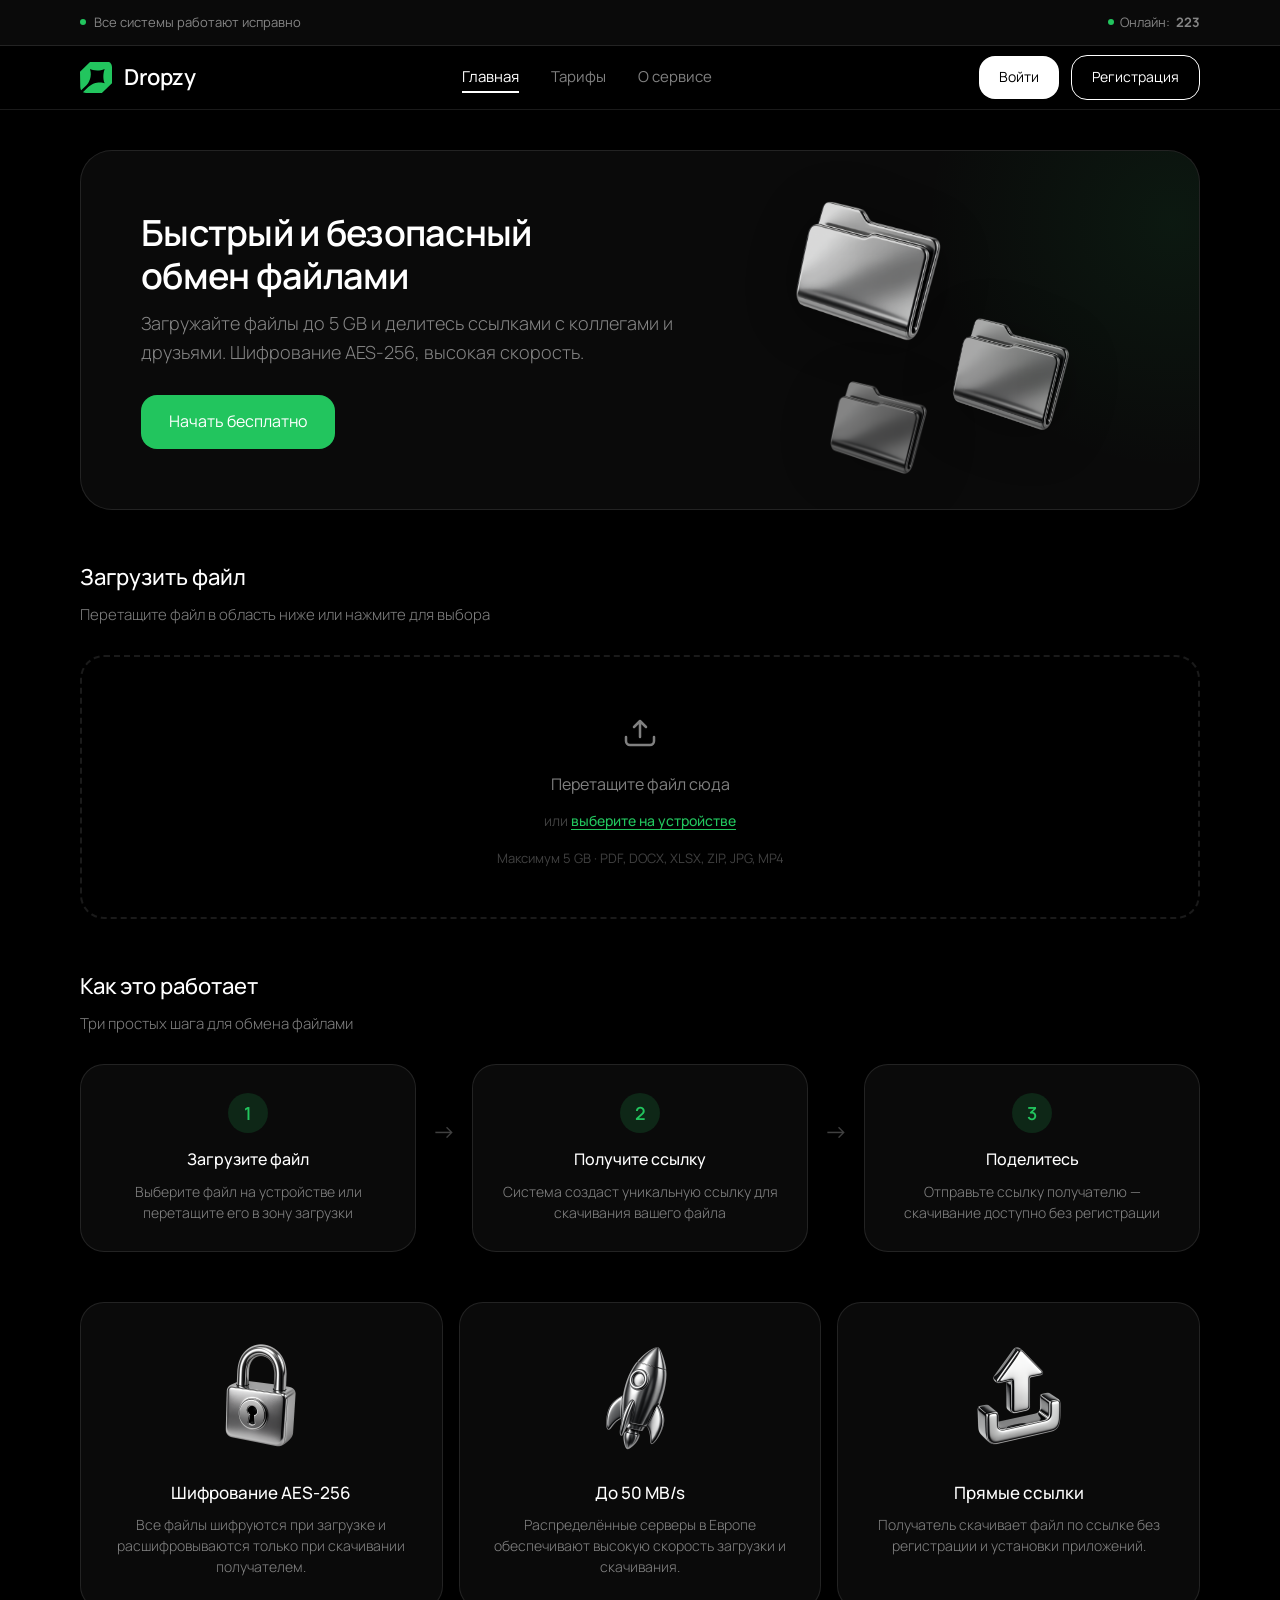
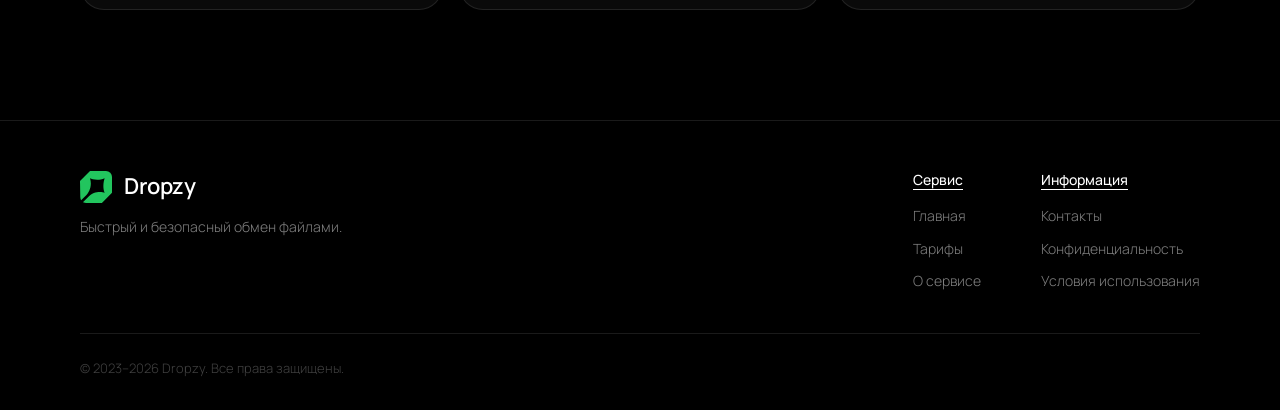
==== website/index.html @ 1d6e1e29 "init" ====
<!DOCTYPE html>
<html lang="ru">
<head>
    <meta charset="UTF-8">
    <meta name="viewport" content="width=device-width, initial-scale=1.0">
    <title>Dropzy — Быстрый обмен файлами</title>
    <meta name="description" content="Безопасный файлообменник для быстрой передачи файлов до 5 GB. Шифрование AES-256.">
    <meta property="og:title" content="Dropzy — Быстрый обмен файлами">
    <meta property="og:description" content="Безопасный файлообменник для быстрой передачи файлов до 5 GB.">
    <link rel="icon" href="static/img/icon.svg" type="image/svg+xml">
    <link rel="preconnect" href="https://fonts.googleapis.com">
    <link rel="preconnect" href="https://fonts.gstatic.com" crossorigin>
    <link href="https://fonts.googleapis.com/css2?family=Manrope:wght@300;400;500;600;700&display=swap" rel="stylesheet">
    <link rel="stylesheet" href="static/css/style.css">
</head>
<body>
<header class="header">
    <div class="header-top">
        <div class="container header-top-inner">
            <div class="status-indicator"><span class="status-dot"></span><span>Все системы работают исправно</span></div>
            <div class="header-top-right"><span class="online-badge"><span class="online-dot"></span>Онлайн: <strong id="onlineCount">—</strong></span></div>
        </div>
    </div>
    <div class="header-main">
        <div class="container header-main-inner">
            <a href="index.html" class="logo"><img src="static/img/logo.svg" alt="Dropzy" class="logo-icon"><span class="logo-text">Dropzy</span></a>
            <button class="mobile-menu-btn" id="mobileMenuBtn" aria-label="Меню"><svg width="24" height="24" viewBox="0 0 24 24" fill="none" stroke="currentColor" stroke-width="2" stroke-linecap="round"><line x1="4" y1="6" x2="20" y2="6"/><line x1="4" y1="12" x2="20" y2="12"/><line x1="4" y1="18" x2="20" y2="18"/></svg></button>
            <nav class="nav"><a href="index.html" class="nav-link active">Главная</a><a href="pricing.html" class="nav-link ">Тарифы</a><a href="about.html" class="nav-link ">О сервисе</a></nav>
            <div class="header-actions"><a href="login.html" class="btn btn-filled">Войти</a><a href="register.html" class="btn btn-outline">Регистрация</a></div>
        </div>
    </div>
</header>
<div class="mobile-overlay" id="mobileOverlay"><div class="mobile-menu">
    <a href="index.html" class="mobile-nav-link">Главная</a><a href="pricing.html" class="mobile-nav-link">Тарифы</a>
    <a href="about.html" class="mobile-nav-link">О сервисе</a><a href="contact.html" class="mobile-nav-link">Контакты</a>
    <div class="mobile-menu-divider"></div>
    <a href="login.html" class="mobile-nav-link">Войти</a><a href="register.html" class="mobile-nav-link">Зарегистрироваться</a>
</div></div>
<div class="toast-container" id="toastContainer"></div>
<main class="main"><div class="container">

<div class="hero">
    <div class="hero-content">
        <h1>Быстрый и безопасный<br>обмен файлами</h1>
        <p>Загружайте файлы до 5 GB и делитесь ссылками с коллегами и друзьями. Шифрование AES-256, высокая скорость.</p>
        <a href="register.html" class="btn btn-green btn-lg">Начать бесплатно</a>
    </div>
    <div class="hero-floating">
        <img src="static/img/hero.png" alt="" class="hero-float hero-float-1">
        <img src="static/img/hero.png" alt="" class="hero-float hero-float-2">
        <img src="static/img/hero.png" alt="" class="hero-float hero-float-3">
    </div>
</div>

<div class="upload-section">
    <h2 class="section-title">Загрузить файл</h2>
    <p class="section-subtitle">Перетащите файл в область ниже или нажмите для выбора</p>
    <div class="upload-zone" id="uploadZone">
        <div class="upload-zone-content">
            <div class="upload-zone-icon"><svg width="48" height="48" viewBox="0 0 48 48" fill="none"><path d="M24 32V16m0 0l-6 6m6-6l6 6" stroke="currentColor" stroke-width="2.5" stroke-linecap="round" stroke-linejoin="round"/><path d="M38 32v4a4 4 0 01-4 4H14a4 4 0 01-4-4v-4" stroke="currentColor" stroke-width="2.5" stroke-linecap="round" stroke-linejoin="round"/></svg></div>
            <span class="upload-zone-text">Перетащите файл сюда</span>
            <span class="upload-zone-hint">или <button class="upload-zone-btn" id="uploadBtn">выберите на устройстве</button></span>
            <span class="upload-zone-limit">Максимум 5 GB · PDF, DOCX, XLSX, ZIP, JPG, MP4</span>
        </div>
        <input type="file" id="uploadInput" style="display:none">
    </div>
    <div class="upload-progress" id="uploadProgress" style="display:none">
        <div class="upload-progress-info"><span class="upload-progress-name" id="uploadFileName"></span><span class="upload-progress-size" id="uploadFileSize"></span></div>
        <div class="upload-progress-bar"><div class="upload-progress-fill" id="uploadFill" style="width:0%"></div></div>
        <div class="upload-progress-footer"><span class="upload-progress-percent" id="uploadPercent">0%</span><button class="upload-progress-cancel" id="uploadCancel">Отмена</button></div>
    </div>
</div>

<div class="how-section">
    <h2 class="section-title">Как это работает</h2>
    <p class="section-subtitle">Три простых шага для обмена файлами</p>
    <div class="how-steps">
        <div class="how-step"><div class="how-step-num">1</div><h3>Загрузите файл</h3><p>Выберите файл на устройстве или перетащите его в зону загрузки</p></div>
        <div class="how-step-arrow">→</div>
        <div class="how-step"><div class="how-step-num">2</div><h3>Получите ссылку</h3><p>Система создаст уникальную ссылку для скачивания вашего файла</p></div>
        <div class="how-step-arrow">→</div>
        <div class="how-step"><div class="how-step-num">3</div><h3>Поделитесь</h3><p>Отправьте ссылку получателю — скачивание доступно без регистрации</p></div>
    </div>
</div>

<div class="features">
    <div class="feature-card"><div class="feature-icon"><img src="static/img/feature-encryption.png" alt="" class="feature-img"></div><h3>Шифрование AES-256</h3><p>Все файлы шифруются при загрузке и расшифровываются только при скачивании получателем.</p></div>
    <div class="feature-card"><div class="feature-icon"><img src="static/img/feature-speed.png" alt="" class="feature-img"></div><h3>До 50 MB/s</h3><p>Распределённые серверы в Европе обеспечивают высокую скорость загрузки и скачивания.</p></div>
    <div class="feature-card"><div class="feature-icon"><img src="static/img/feature-links.png" alt="" class="feature-img"></div><h3>Прямые ссылки</h3><p>Получатель скачивает файл по ссылке без регистрации и установки приложений.</p></div>
</div>

</div></main>
<footer class="footer"><div class="container">
    <div class="footer-top">
        <div class="footer-brand">
            <a href="index.html" class="logo"><img src="static/img/logo.svg" alt="Dropzy" class="logo-icon"><span class="logo-text">Dropzy</span></a>
            <p class="footer-desc">Быстрый и безопасный обмен файлами.</p>
        </div>
        <div class="footer-links">
            <div class="footer-col"><span class="footer-col-title">Сервис</span><a href="index.html">Главная</a><a href="pricing.html">Тарифы</a><a href="about.html">О сервисе</a></div>
            <div class="footer-col"><span class="footer-col-title">Информация</span><a href="contact.html">Контакты</a><a href="privacy.html">Конфиденциальность</a><a href="terms.html">Условия использования</a></div>
        </div>
    </div>
    <div class="footer-bottom"><span>© 2023–2026 Dropzy. Все права защищены.</span></div>
</div></footer>
<script src="static/js/main.js"></script>
</body>
</html>
---- website/static/css/style.css ----
/* ===== Variables ===== */
:root {
    --bg: #000000;
    --bg-item: #0a0a0a;
    --bg-item-hover: #111111;
    --border: rgba(255,255,255,0.1);
    --border-hover: rgba(255,255,255,0.2);
    --text: #ffffff;
    --text-secondary: rgba(255,255,255,0.5);
    --text-tertiary: rgba(255,255,255,0.25);
    --green: #22c55e;
    --green-dim: rgba(34,197,94,0.15);
    --blue: #3b82f6;
    --red: #ef4444;
    --yellow: #eab308;
    --radius-sm: 12px;
    --radius-md: 16px;
    --radius-lg: 24px;
    --radius-xl: 32px;
    --font: 'Manrope', system-ui, -apple-system, sans-serif;
    --max-w: 1200px;
    --transition: 0.3s cubic-bezier(0.4,0,0.2,1);
}

/* ===== Reset ===== */
*,*::before,*::after{margin:0;padding:0;box-sizing:border-box}
html{scroll-behavior:smooth;-webkit-font-smoothing:antialiased;-moz-osx-font-smoothing:grayscale}
body{font-family:var(--font);background:var(--bg);color:var(--text);font-size:16px;line-height:1.6;min-height:100vh;display:flex;flex-direction:column}
a{color:inherit;text-decoration:none}
img{max-width:100%;display:block}
button,input,textarea,select{font-family:inherit;font-size:inherit;color:inherit;border:none;outline:none;background:none}

/* ===== Container ===== */
.container{max-width:var(--max-w);margin:0 auto;padding:0 40px;width:100%}

/* ===== Header ===== */
.header{position:fixed;top:0;left:0;right:0;z-index:100}

.header-top{background:var(--bg-item);border-bottom:1px solid var(--border);height:46px;display:flex;align-items:center}
.header-top-inner{display:flex;justify-content:space-between;align-items:center}
.status-indicator{display:flex;align-items:center;gap:8px;font-size:13px;color:var(--text-secondary)}
.status-dot{width:6px;height:6px;border-radius:50%;background:var(--green);animation:pulse-dot 2s ease-in-out infinite}
@keyframes pulse-dot{0%,100%{opacity:1}50%{opacity:0.4}}

.header-top-right{display:flex;align-items:center;gap:16px}
.online-badge{display:flex;align-items:center;gap:6px;font-size:13px;color:var(--text-secondary)}
.online-dot{width:6px;height:6px;border-radius:50%;background:var(--green)}

.header-main{backdrop-filter:blur(50px);-webkit-backdrop-filter:blur(50px);background:rgba(0,0,0,0.6);border-bottom:1px solid var(--border);height:64px;display:flex;align-items:center}
.header-main-inner{display:flex;align-items:center;justify-content:space-between;gap:40px}

.logo{display:flex;align-items:center;gap:12px;flex-shrink:0}
.logo-icon{width:32px;height:32px;object-fit:contain;border-radius:6px}
.logo-text{font-size:22px;font-weight:600;letter-spacing:-0.02em}

.mobile-menu-btn{display:none;align-items:center;justify-content:center;width:40px;height:40px;border-radius:var(--radius-sm);cursor:pointer;color:var(--text);transition:opacity var(--transition)}
.mobile-menu-btn:hover{opacity:0.7}

.nav{display:flex;align-items:center;gap:32px}
.nav-link{font-size:15px;font-weight:400;color:var(--text-secondary);transition:opacity var(--transition);position:relative}
.nav-link:hover,.nav-link.active{color:var(--text);opacity:1}
.nav-link.active::after{content:'';position:absolute;bottom:-4px;left:0;right:0;height:2px;background:var(--text)}

.header-actions{display:flex;align-items:center;gap:12px}

/* ===== Buttons ===== */
.btn{display:inline-flex;align-items:center;justify-content:center;gap:8px;padding:10px 20px;border-radius:var(--radius-md);font-size:14px;font-weight:400;cursor:pointer;transition:opacity var(--transition),background var(--transition),color var(--transition);white-space:nowrap;text-decoration:none}
.btn:disabled,.btn.disabled{opacity:0.4;cursor:not-allowed}
.btn-filled{background:var(--text);color:var(--bg)}
.btn-filled:hover:not(:disabled){opacity:0.85}
.btn-outline{background:transparent;color:var(--text);border:1px solid var(--text)}
.btn-outline:hover:not(:disabled){opacity:0.8}
.btn-green{background:var(--green);color:white}
.btn-green:hover:not(:disabled){opacity:0.85}
.btn-ghost{background:transparent;color:var(--text-secondary);padding:8px 16px}
.btn-ghost:hover{color:var(--text)}
.btn-sm{padding:7px 14px;font-size:13px;border-radius:var(--radius-sm)}
.btn-lg{padding:14px 28px;font-size:16px}

/* ===== Main ===== */
.main{flex:1;padding-top:150px;padding-bottom:60px}

/* ===== Hero ===== */
.hero{position:relative;background:var(--bg-item);border:1px solid var(--border);border-radius:var(--radius-xl);padding:60px;overflow:hidden;margin-bottom:50px}
.hero::before{content:'';position:absolute;top:-50%;right:-20%;width:500px;height:500px;border-radius:50%;background:radial-gradient(circle,rgba(34,197,94,0.08) 0%,transparent 70%);pointer-events:none}
.hero-content{position:relative;z-index:2;max-width:600px}
.hero h1{font-size:36px;font-weight:600;line-height:1.2;letter-spacing:-0.02em;margin-bottom:12px}
.hero p{font-size:18px;color:var(--text-secondary);font-weight:300;margin-bottom:28px}

.hero-floating{position:absolute;top:0;right:0;bottom:0;width:480px;z-index:1;pointer-events:none}
.hero-float{position:absolute;width:160px;height:auto;object-fit:contain;opacity:0.85;filter:drop-shadow(0 8px 28px rgba(0,0,0,0.45))}

.hero-float-1{top:8%;left:60px;animation:float-1 6s ease-in-out infinite;width:180px}
.hero-float-2{top:42%;left:220px;animation:float-2 7s ease-in-out infinite;width:145px;opacity:0.65}
.hero-float-3{bottom:6%;left:100px;animation:float-3 8s ease-in-out infinite;width:120px;opacity:0.5}

@keyframes float-1{0%,100%{transform:translateY(0) rotate(-3deg)}50%{transform:translateY(-14px) rotate(2deg)}}
@keyframes float-2{0%,100%{transform:translateY(0) rotate(2deg)}50%{transform:translateY(-18px) rotate(-3deg)}}
@keyframes float-3{0%,100%{transform:translateY(0) rotate(-1deg)}50%{transform:translateY(-12px) rotate(4deg)}}

/* ===== Section titles ===== */
.section-title{font-size:22px;font-weight:500;margin-bottom:8px}
.section-subtitle{font-size:15px;color:var(--text-secondary);font-weight:300;margin-bottom:28px}

/* ===== Upload Zone ===== */
.upload-section{margin-bottom:50px}

.upload-zone{
    border:2px dashed var(--border);
    border-radius:var(--radius-lg);
    padding:48px 32px;
    text-align:center;
    cursor:pointer;
    transition:border-color var(--transition),background var(--transition);
    position:relative;
}
.upload-zone:hover,.upload-zone.dragover{
    border-color:var(--green);
    background:rgba(34,197,94,0.03);
}
.upload-zone-compact{padding:20px 24px}
.upload-zone-compact .upload-zone-content{flex-direction:row;gap:12px;align-items:center}

.upload-zone-content{display:flex;flex-direction:column;align-items:center;gap:12px}
.upload-zone-icon{color:var(--text-secondary)}
.upload-zone-text{font-size:16px;color:var(--text-secondary);font-weight:400}
.upload-zone-btn{color:var(--green);cursor:pointer;text-decoration:underline;text-underline-offset:3px;font-weight:500}
.upload-zone-hint{font-size:14px;color:var(--text-tertiary)}
.upload-zone-limit{font-size:13px;color:var(--text-tertiary);margin-top:4px}

/* Upload progress */
.upload-progress{
    margin-top:16px;
    background:var(--bg-item);
    border:1px solid var(--border);
    border-radius:var(--radius-md);
    padding:16px 20px;
}
.upload-progress-info{display:flex;justify-content:space-between;margin-bottom:10px;font-size:14px}
.upload-progress-name{font-weight:500}
.upload-progress-size{color:var(--text-secondary);font-weight:300}
.upload-progress-bar{height:4px;background:rgba(255,255,255,0.08);border-radius:2px;overflow:hidden}
.upload-progress-fill{height:100%;background:var(--green);border-radius:2px;transition:width 0.3s ease}
.upload-progress-footer{display:flex;justify-content:space-between;margin-top:8px;font-size:13px;color:var(--text-secondary)}
.upload-progress-cancel{color:var(--red);cursor:pointer;font-size:13px}
.upload-progress-cancel:hover{opacity:0.7}

/* ===== How it works ===== */
.how-section{margin-bottom:50px}
.how-steps{display:flex;align-items:flex-start;gap:16px}
.how-step{flex:1;background:var(--bg-item);border:1px solid var(--border);border-radius:var(--radius-lg);padding:28px;text-align:center;transition:border-color var(--transition)}
.how-step:hover{border-color:var(--border-hover)}
.how-step-num{width:40px;height:40px;border-radius:50%;background:var(--green-dim);color:var(--green);display:flex;align-items:center;justify-content:center;font-weight:600;font-size:18px;margin:0 auto 14px}
.how-step h3{font-size:16px;font-weight:500;margin-bottom:8px}
.how-step p{font-size:14px;color:var(--text-secondary);font-weight:300;line-height:1.5}
.how-step-arrow{color:var(--text-tertiary);font-size:24px;padding-top:48px;flex-shrink:0}

/* ===== Features grid ===== */
.features{display:grid;grid-template-columns:repeat(3,1fr);gap:16px;margin-bottom:50px}
.feature-card{background:var(--bg-item);border:1px solid var(--border);border-radius:var(--radius-lg);padding:32px;text-align:center;transition:border-color var(--transition);overflow:hidden}
.feature-card:hover{border-color:var(--border-hover)}
.feature-icon{font-size:36px;margin-bottom:16px;display:flex;align-items:center;justify-content:center}
.feature-img{width:128px;height:128px;object-fit:contain}
.feature-card h3{font-size:17px;font-weight:500;margin-bottom:8px}
.feature-card p{font-size:14px;color:var(--text-secondary);font-weight:300;line-height:1.5}

/* ===== File list ===== */
.files-section{margin-bottom:50px}
.dashboard-header{padding-top:20px;margin-bottom:24px}
.file-list{display:flex;flex-direction:column;gap:8px}
.file-item{display:flex;align-items:center;gap:16px;padding:16px 24px;background:var(--bg-item);border:1px solid var(--border);border-radius:var(--radius-md);transition:border-color var(--transition),background var(--transition)}
.file-item:hover{border-color:var(--border-hover);background:var(--bg-item-hover)}
.file-icon{font-size:28px;flex-shrink:0;width:40px;text-align:center}
.file-info{flex:1;min-width:0}
.file-name{font-size:15px;font-weight:500;overflow:hidden;text-overflow:ellipsis;white-space:nowrap}
.file-meta{display:flex;align-items:center;gap:12px;margin-top:4px;font-size:13px;color:var(--text-secondary);font-weight:300}
.file-meta-sep{width:3px;height:3px;border-radius:50%;background:var(--text-tertiary);flex-shrink:0}
.file-status{display:flex;align-items:center;gap:8px;flex-shrink:0}

.status-badge{font-size:13px;font-weight:400;padding:4px 12px;border-radius:20px;white-space:nowrap}
.status-active{color:var(--green);background:var(--green-dim)}
.status-expiring_soon{color:var(--yellow);background:rgba(234,179,8,0.15)}
.status-expired{color:var(--text-tertiary);background:rgba(255,255,255,0.05)}
.status-deleted{color:var(--red);background:rgba(239,68,68,0.1)}

.file-download{flex-shrink:0}

/* ===== Pricing ===== */
.pricing-grid{display:grid;grid-template-columns:repeat(3,1fr);gap:16px;margin-top:28px}
.pricing-card{background:var(--bg-item);border:1px solid var(--border);border-radius:var(--radius-xl);padding:36px;display:flex;flex-direction:column;transition:border-color var(--transition)}
.pricing-card:hover{border-color:var(--border-hover)}
.pricing-card.popular{border-color:var(--green);position:relative}
.pricing-card.popular::after{content:'Популярный';position:absolute;top:16px;right:16px;font-size:12px;font-weight:500;padding:4px 10px;border-radius:20px;background:var(--green-dim);color:var(--green)}
.pricing-name{font-size:18px;font-weight:600;margin-bottom:8px}
.pricing-price{font-size:32px;font-weight:700;margin-bottom:4px;letter-spacing:-0.02em}
.pricing-price span{font-size:16px;font-weight:300;color:var(--text-secondary)}
.pricing-features{list-style:none;margin:24px 0;display:flex;flex-direction:column;gap:12px;flex:1}
.pricing-features li{font-size:14px;color:var(--text-secondary);font-weight:300;display:flex;align-items:center;gap:8px}
.pricing-features li::before{content:'✓';color:var(--green);font-weight:600;flex-shrink:0}
.pricing-card .btn{width:100%}

/* ===== Forms ===== */
.form-page{max-width:420px;margin:0 auto;padding-top:40px}
.form-card{background:var(--bg-item);border:1px solid var(--border);border-radius:var(--radius-xl);padding:40px}
.form-title{font-size:24px;font-weight:600;text-align:center;margin-bottom:8px}
.form-subtitle{font-size:15px;color:var(--text-secondary);font-weight:300;text-align:center;margin-bottom:28px}
.form-group{margin-bottom:16px}
.form-label{display:block;font-size:14px;font-weight:400;margin-bottom:6px;color:var(--text-secondary)}
.form-input{width:100%;padding:12px 16px;background:rgba(255,255,255,0.05);border:1px solid var(--border);border-radius:var(--radius-sm);color:var(--text);font-size:15px;transition:border-color var(--transition)}
.form-input:focus{border-color:var(--green)}
.form-input::placeholder{color:var(--text-tertiary)}
.form-input.error{border-color:var(--red)}
.form-checkbox{display:flex;align-items:flex-start;gap:10px;margin:20px 0;font-size:14px;color:var(--text-secondary);cursor:pointer}
.form-checkbox input[type="checkbox"]{width:18px;height:18px;margin-top:1px;accent-color:var(--green);cursor:pointer;flex-shrink:0}
.form-error{color:var(--red);font-size:13px;margin-top:6px}
.form-errors{background:rgba(239,68,68,0.1);border:1px solid rgba(239,68,68,0.2);border-radius:var(--radius-sm);padding:12px 16px;margin-bottom:20px}
.form-errors p{color:var(--red);font-size:14px;margin-bottom:4px}
.form-errors p:last-child{margin-bottom:0}
.form-footer{text-align:center;margin-top:20px;font-size:14px;color:var(--text-secondary)}
.form-footer a{color:var(--green);transition:opacity var(--transition)}
.form-footer a:hover{opacity:0.8}
.form-btn{width:100%;margin-top:8px}

/* ===== Success page ===== */
.success-page{text-align:center;padding-top:60px;max-width:520px;margin:0 auto}
.success-icon{font-size:64px;margin-bottom:20px}
.success-page h1{font-size:28px;font-weight:600;margin-bottom:16px}
.success-page p{font-size:15px;color:var(--text-secondary);font-weight:300;line-height:1.7;margin-bottom:12px}
.success-email{font-weight:500;color:var(--green)}
.success-actions{display:flex;align-items:center;justify-content:center;gap:12px;margin-top:28px}

/* ===== About / Stats ===== */
.about-hero{margin-bottom:40px}
.about-hero h1{font-size:32px;font-weight:600;margin-bottom:16px}
.about-text{font-size:16px;color:var(--text-secondary);font-weight:300;line-height:1.8;margin-bottom:16px;max-width:700px}
.stats-grid{display:grid;grid-template-columns:repeat(3,1fr);gap:16px;margin-top:40px}
.stat-card{background:var(--bg-item);border:1px solid var(--border);border-radius:var(--radius-lg);padding:32px;text-align:center}
.stat-value{font-size:28px;font-weight:700;color:var(--green);margin-bottom:6px;letter-spacing:-0.02em}
.stat-label{font-size:14px;color:var(--text-secondary);font-weight:300}

/* ===== Contact ===== */
.contact-layout{max-width:600px;margin:0 auto;padding-top:40px}
.contact-sent{text-align:center;padding:40px}
.contact-sent-icon{font-size:48px;margin-bottom:16px}

/* ===== Legal ===== */
.legal-page{max-width:760px;margin:0 auto;padding-top:40px}
.legal-page h1{font-size:28px;font-weight:600;margin-bottom:28px}
.legal-page h2{font-size:18px;font-weight:600;margin-top:28px;margin-bottom:12px}
.legal-page p{font-size:15px;color:var(--text-secondary);font-weight:300;line-height:1.8;margin-bottom:12px}

/* ===== Toast ===== */
.toast-container{position:fixed;bottom:24px;left:50%;transform:translateX(-50%);z-index:1000;display:flex;flex-direction:column;gap:8px;pointer-events:none}
.toast{background:var(--bg-item);border:1px solid var(--border);border-radius:var(--radius-sm);padding:12px 20px;font-size:14px;color:var(--text);pointer-events:auto;animation:toast-in .3s ease-out;white-space:nowrap}
.toast.toast-out{animation:toast-out .25s ease-in forwards}
@keyframes toast-in{from{opacity:0;transform:translateY(12px) scale(.97)}to{opacity:1;transform:translateY(0) scale(1)}}
@keyframes toast-out{from{opacity:1}to{opacity:0;transform:translateY(-6px)}}

/* ===== Mobile overlay ===== */
.mobile-overlay{display:none;position:fixed;inset:0;z-index:200;background:var(--bg)}
.mobile-overlay.open{display:flex;flex-direction:column}
.mobile-menu{padding:120px 40px 40px;display:flex;flex-direction:column;gap:4px}
.mobile-nav-link{padding:12px;border-radius:var(--radius-sm);font-size:15px;color:var(--text-secondary);transition:background var(--transition),color var(--transition)}
.mobile-nav-link:hover{background:rgba(255,255,255,0.05);color:var(--text)}
.mobile-menu-divider{height:1px;background:var(--border);margin:8px 0}

/* ===== Footer ===== */
.footer{border-top:1px solid var(--border);padding:48px 0 32px}
.footer-top{display:flex;justify-content:space-between;gap:40px;margin-bottom:40px}
.footer-brand{max-width:300px}
.footer-desc{margin-top:12px;font-size:14px;color:var(--text-secondary);font-weight:300}
.footer-links{display:flex;gap:60px}
.footer-col{display:flex;flex-direction:column;gap:10px}
.footer-col-title{font-size:14px;font-weight:500;text-decoration:underline;text-underline-offset:4px;margin-bottom:4px}
.footer-col a{font-size:14px;color:var(--text-secondary);transition:color var(--transition);font-weight:300}
.footer-col a:hover{color:var(--text)}
.footer-bottom{padding-top:24px;border-top:1px solid var(--border);font-size:13px;color:var(--text-tertiary);font-weight:300}

/* ===== Responsive ===== */
@media(max-width:1024px){
    .container{padding:0 24px}
    .hero{padding:40px}
    .hero h1{font-size:28px}
    .hero-floating{width:340px}
    .hero-float-1{width:140px;left:30px}
    .hero-float-2{width:115px;left:160px}
    .hero-float-3{width:95px;left:70px}
    .features,.how-steps{grid-template-columns:1fr;display:flex;flex-direction:column}
    .how-step-arrow{display:none}
    .pricing-grid,.stats-grid{grid-template-columns:1fr;max-width:420px;margin-left:auto;margin-right:auto}
}
@media(max-width:768px){
    .container{padding:0 20px}
    .header-top{display:none}
    .main{padding-top:100px;padding-bottom:40px}
    .header-main{height:56px}
    .nav,.header-actions{display:none}
    .mobile-menu-btn{display:flex}
    .hero{padding:28px;border-radius:var(--radius-lg);text-align:center;margin-bottom:32px}
    .hero h1{font-size:22px}
    .hero p{font-size:15px}
    .hero::before{display:none}
    .hero-floating{display:none}
    .file-item{flex-wrap:wrap;padding:14px 16px;gap:10px}
    .file-info{flex:1;min-width:calc(100% - 60px)}
    .file-status{width:100%;justify-content:space-between}
    .file-meta{flex-wrap:wrap;gap:6px}
    .file-meta-sep{display:none}
    .features{gap:10px;margin-bottom:32px}
    .feature-card{padding:24px;border-radius:var(--radius-lg)}
    .section-title,.section-subtitle{text-align:center}
    .form-card{padding:24px;border-radius:var(--radius-lg)}
    .footer-top{flex-direction:column;gap:28px}
    .footer-links{gap:36px}
    .footer-brand{max-width:100%}
    .upload-zone{padding:32px 20px}
}
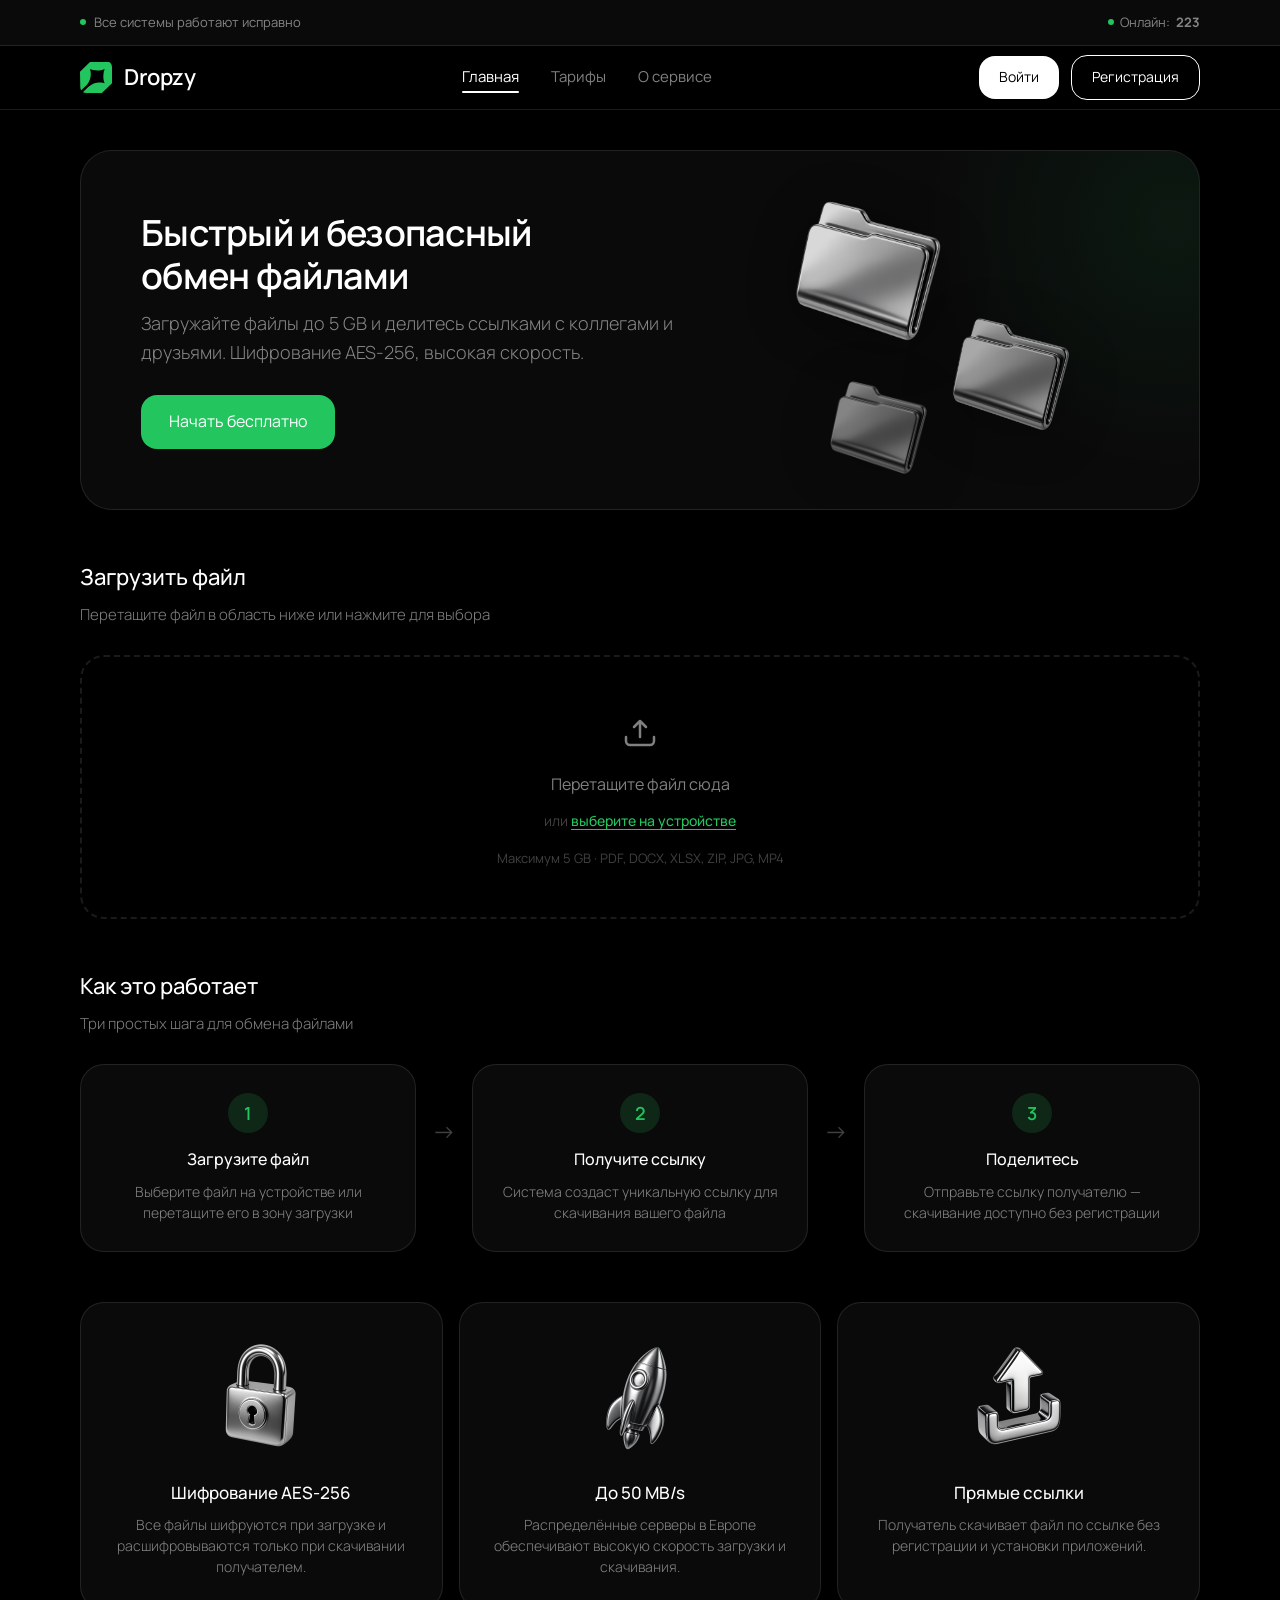
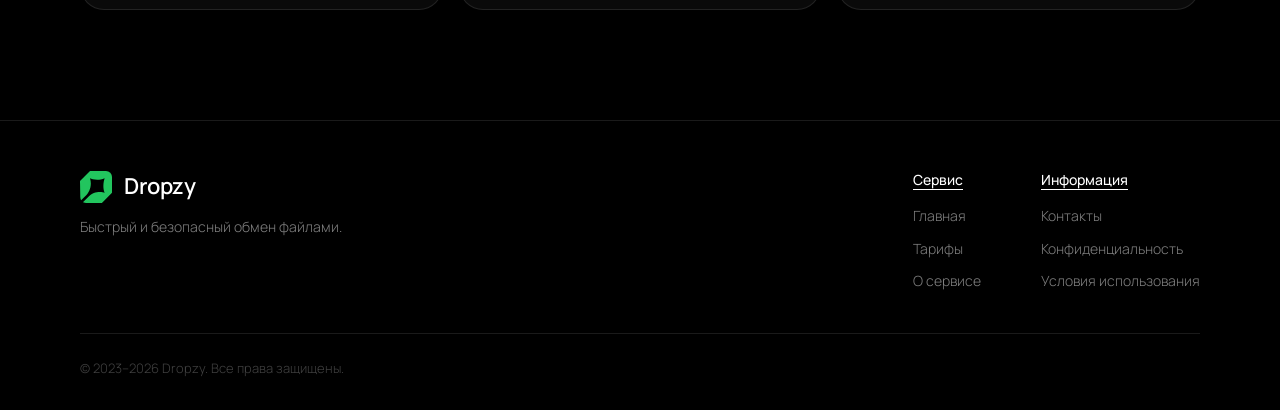
==== commit 201365de: "SPA transitions + clean URLs" ====
--- a/website/index.html
+++ b/website/index.html
@@ -23,18 +23,18 @@
     </div>
     <div class="header-main">
         <div class="container header-main-inner">
-            <a href="index.html" class="logo"><img src="static/img/logo.svg" alt="Dropzy" class="logo-icon"><span class="logo-text">Dropzy</span></a>
+            <a href="/" class="logo"><img src="static/img/logo.svg" alt="Dropzy" class="logo-icon"><span class="logo-text">Dropzy</span></a>
             <button class="mobile-menu-btn" id="mobileMenuBtn" aria-label="Меню"><svg width="24" height="24" viewBox="0 0 24 24" fill="none" stroke="currentColor" stroke-width="2" stroke-linecap="round"><line x1="4" y1="6" x2="20" y2="6"/><line x1="4" y1="12" x2="20" y2="12"/><line x1="4" y1="18" x2="20" y2="18"/></svg></button>
-            <nav class="nav"><a href="index.html" class="nav-link active">Главная</a><a href="pricing.html" class="nav-link ">Тарифы</a><a href="about.html" class="nav-link ">О сервисе</a></nav>
-            <div class="header-actions"><a href="login.html" class="btn btn-filled">Войти</a><a href="register.html" class="btn btn-outline">Регистрация</a></div>
+            <nav class="nav"><a href="/" class="nav-link active">Главная</a><a href="/pricing" class="nav-link ">Тарифы</a><a href="/about" class="nav-link ">О сервисе</a></nav>
+            <div class="header-actions"><a href="/login" class="btn btn-filled">Войти</a><a href="/register" class="btn btn-outline">Регистрация</a></div>
         </div>
     </div>
 </header>
 <div class="mobile-overlay" id="mobileOverlay"><div class="mobile-menu">
-    <a href="index.html" class="mobile-nav-link">Главная</a><a href="pricing.html" class="mobile-nav-link">Тарифы</a>
-    <a href="about.html" class="mobile-nav-link">О сервисе</a><a href="contact.html" class="mobile-nav-link">Контакты</a>
+    <a href="/" class="mobile-nav-link">Главная</a><a href="/pricing" class="mobile-nav-link">Тарифы</a>
+    <a href="/about" class="mobile-nav-link">О сервисе</a><a href="/contact" class="mobile-nav-link">Контакты</a>
     <div class="mobile-menu-divider"></div>
-    <a href="login.html" class="mobile-nav-link">Войти</a><a href="register.html" class="mobile-nav-link">Зарегистрироваться</a>
+    <a href="/login" class="mobile-nav-link">Войти</a><a href="/register" class="mobile-nav-link">Зарегистрироваться</a>
 </div></div>
 <div class="toast-container" id="toastContainer"></div>
 <main class="main"><div class="container">
@@ -43,7 +43,7 @@
     <div class="hero-content">
         <h1>Быстрый и безопасный<br>обмен файлами</h1>
         <p>Загружайте файлы до 5 GB и делитесь ссылками с коллегами и друзьями. Шифрование AES-256, высокая скорость.</p>
-        <a href="register.html" class="btn btn-green btn-lg">Начать бесплатно</a>
+        <a href="/register" class="btn btn-green btn-lg">Начать бесплатно</a>
     </div>
     <div class="hero-floating">
         <img src="static/img/hero.png" alt="" class="hero-float hero-float-1">
@@ -93,12 +93,12 @@
 <footer class="footer"><div class="container">
     <div class="footer-top">
         <div class="footer-brand">
-            <a href="index.html" class="logo"><img src="static/img/logo.svg" alt="Dropzy" class="logo-icon"><span class="logo-text">Dropzy</span></a>
+            <a href="/" class="logo"><img src="static/img/logo.svg" alt="Dropzy" class="logo-icon"><span class="logo-text">Dropzy</span></a>
             <p class="footer-desc">Быстрый и безопасный обмен файлами.</p>
         </div>
         <div class="footer-links">
-            <div class="footer-col"><span class="footer-col-title">Сервис</span><a href="index.html">Главная</a><a href="pricing.html">Тарифы</a><a href="about.html">О сервисе</a></div>
-            <div class="footer-col"><span class="footer-col-title">Информация</span><a href="contact.html">Контакты</a><a href="privacy.html">Конфиденциальность</a><a href="terms.html">Условия использования</a></div>
+            <div class="footer-col"><span class="footer-col-title">Сервис</span><a href="/">Главная</a><a href="/pricing">Тарифы</a><a href="/about">О сервисе</a></div>
+            <div class="footer-col"><span class="footer-col-title">Информация</span><a href="/contact">Контакты</a><a href="/privacy">Конфиденциальность</a><a href="/terms">Условия использования</a></div>
         </div>
     </div>
     <div class="footer-bottom"><span>© 2023–2026 Dropzy. Все права защищены.</span></div>
--- a/website/static/css/style.css
+++ b/website/static/css/style.css
@@ -56,10 +56,11 @@
 .mobile-menu-btn{display:none;align-items:center;justify-content:center;width:40px;height:40px;border-radius:var(--radius-sm);cursor:pointer;color:var(--text);transition:opacity var(--transition)}
 .mobile-menu-btn:hover{opacity:0.7}
 
-.nav{display:flex;align-items:center;gap:32px}
-.nav-link{font-size:15px;font-weight:400;color:var(--text-secondary);transition:opacity var(--transition);position:relative}
-.nav-link:hover,.nav-link.active{color:var(--text);opacity:1}
-.nav-link.active::after{content:'';position:absolute;bottom:-4px;left:0;right:0;height:2px;background:var(--text)}
+.nav{display:flex;align-items:center;gap:32px;position:relative}
+.nav-link{font-size:15px;font-weight:400;color:var(--text-secondary);transition:color 0.3s ease;position:relative}
+.nav-link:hover{color:var(--text)}
+.nav-link.active{color:var(--text)}
+.nav-indicator{position:absolute;bottom:-4px;height:2px;background:var(--text);border-radius:1px;transition:left 0.35s cubic-bezier(0.4,0,0.2,1),width 0.35s cubic-bezier(0.4,0,0.2,1),opacity 0.25s ease;pointer-events:none;opacity:0}
 
 .header-actions{display:flex;align-items:center;gap:12px}
 
